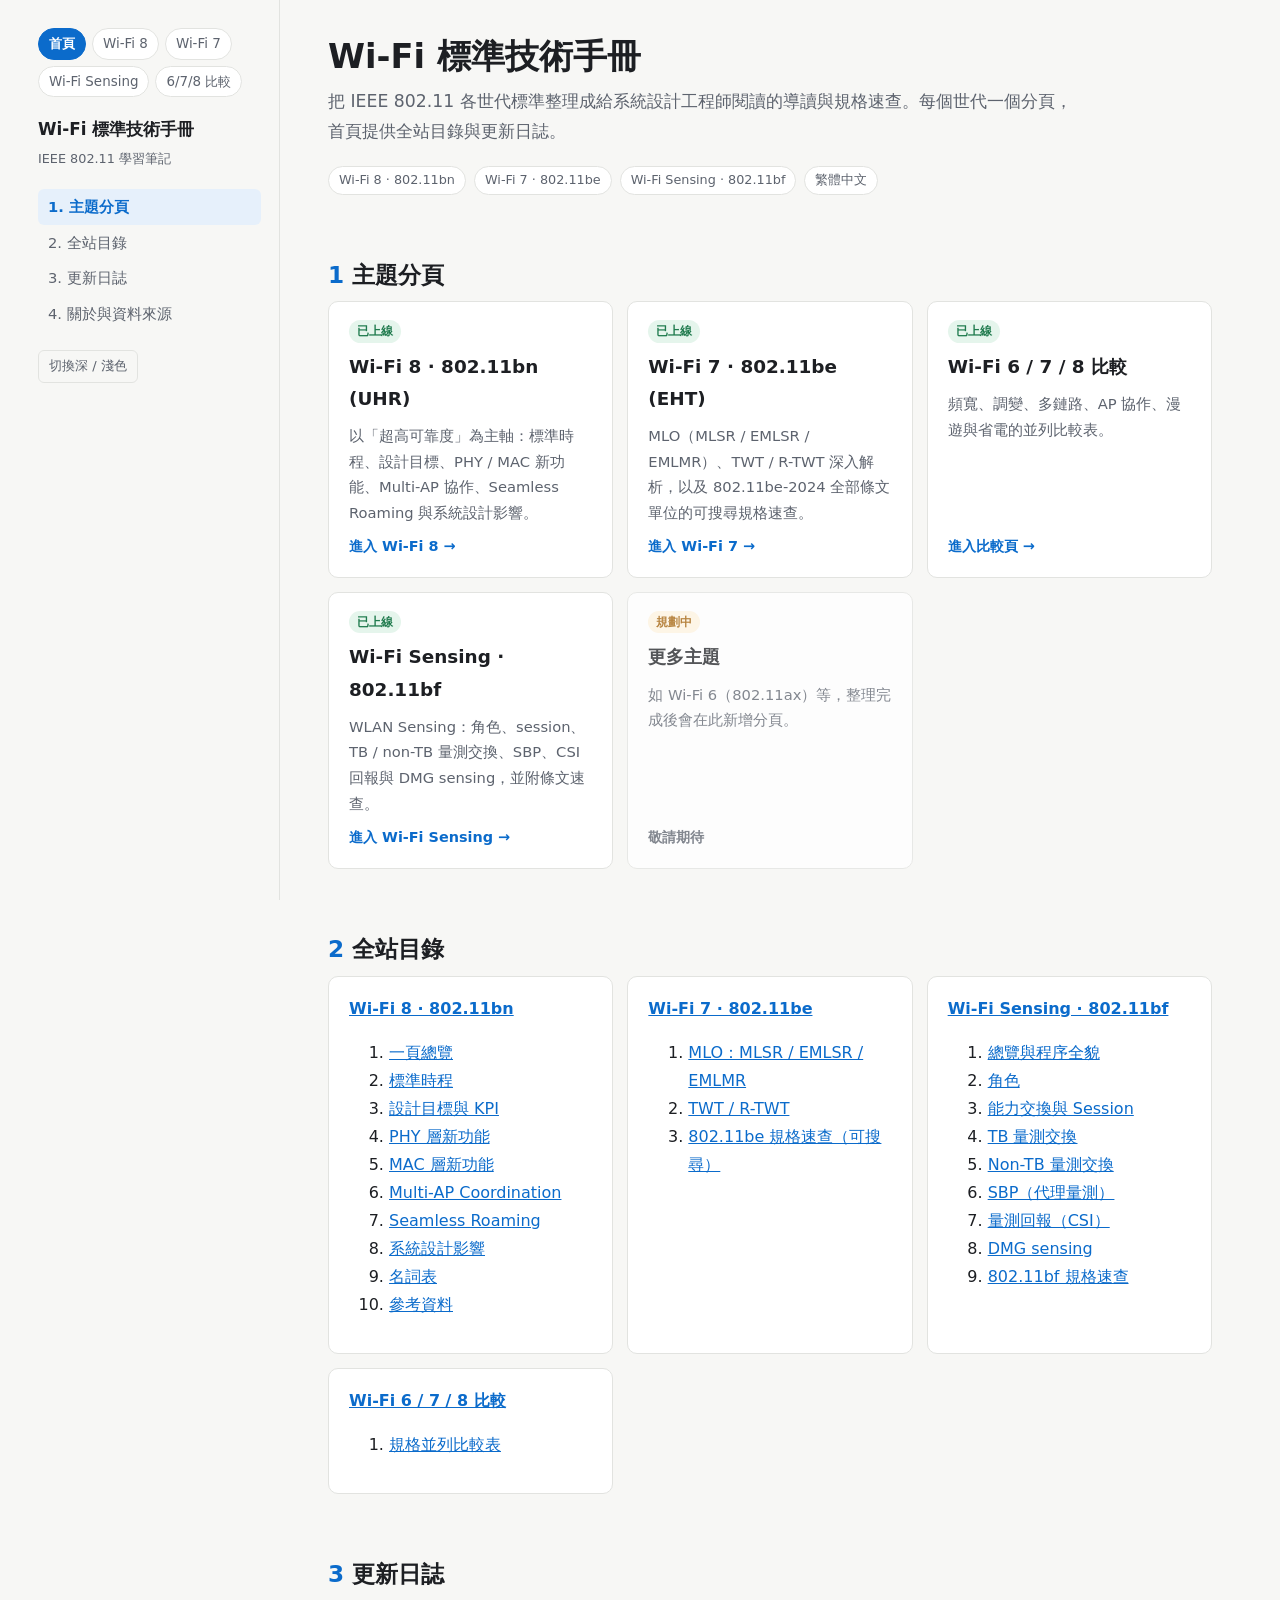
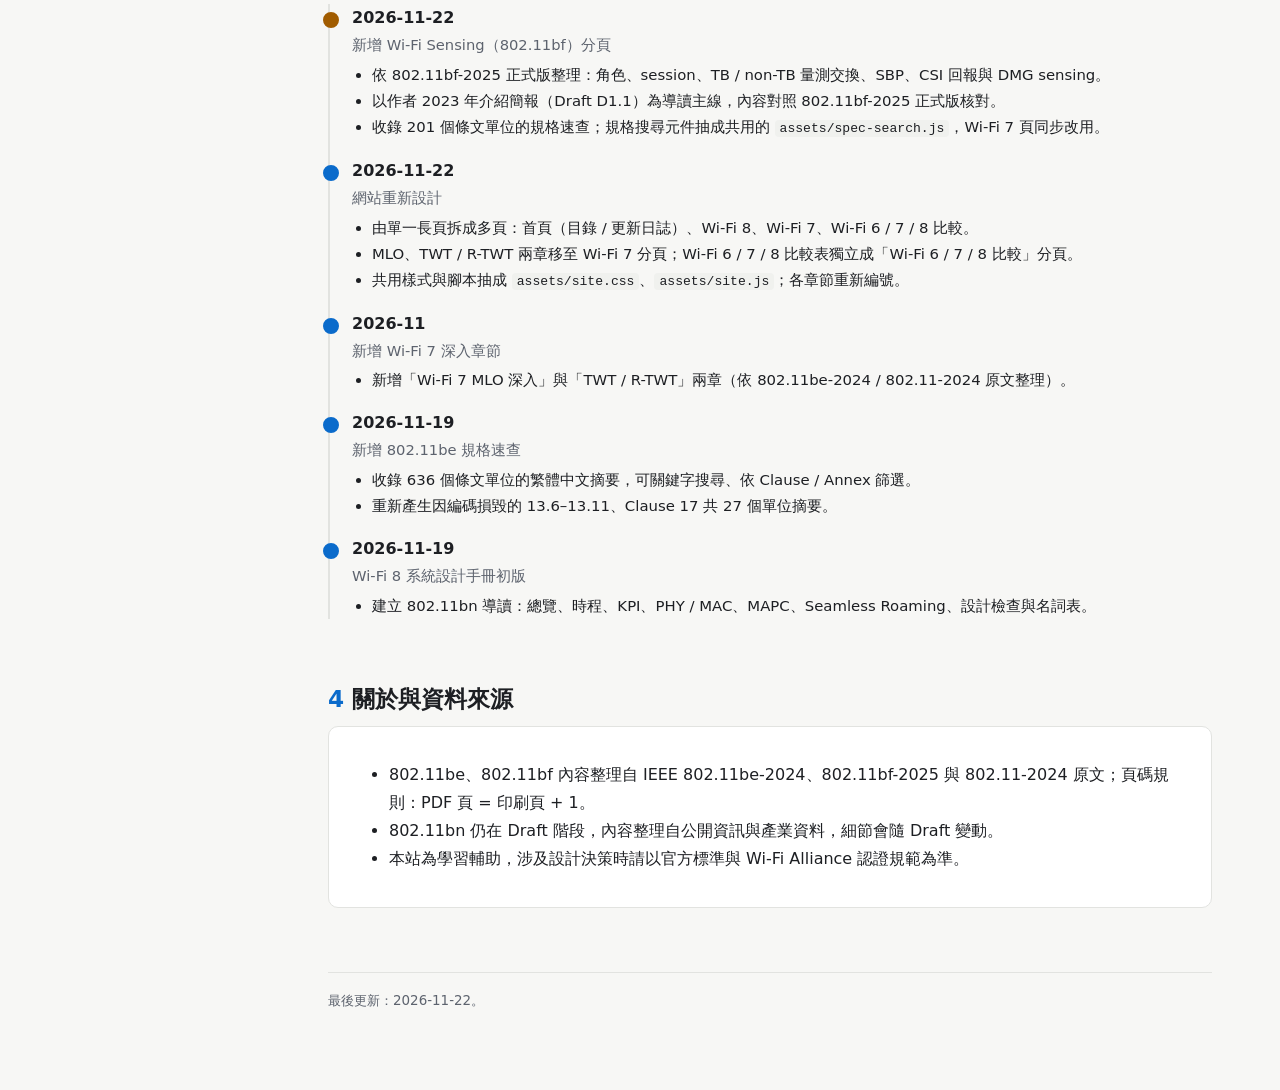
==== index.html @ 0b5a9a31 "Wi-Fi 標準技術手冊：首頁、Wi-Fi 8、Wi-Fi 7、Wi-Fi Sensing、規格比較 Co-Authored-By: Claude Sonnet 5.5 <noreply@anthro" ====
<!doctype html>
<html lang="zh-Hant">
<head>
<meta charset="utf-8">
<meta name="viewport" content="width=device-width, initial-scale=1">
<title>Wi-Fi 標準技術手冊</title>
<meta name="description" content="IEEE 802.11 各世代標準（Wi-Fi 8 / Wi-Fi 7 …）給系統設計工程師的技術導讀與規格速查">
<script>(function(){var t=null;try{t=new URLSearchParams(location.search).get("theme")}catch(e){}if(t!=="dark"&&t!=="light"){try{t=localStorage.getItem("wifi8-theme")}catch(e){}}if(t==="dark"||t==="light")document.documentElement.setAttribute("data-theme",t)})();</script>
<link rel="stylesheet" href="assets/site.css">
</head>
<body>
<div class="layout">
<nav class="toc" id="toc">
  <div class="sitenav"><a href="index.html" class="cur" aria-current="page">首頁</a><a href="wifi8.html">Wi-Fi 8</a><a href="wifi7.html">Wi-Fi 7</a><a href="wifi-sensing.html">Wi-Fi Sensing</a><a href="compare.html">6/7/8 比較</a></div>
  <div class="brand">Wi-Fi 標準技術手冊</div>
  <div class="sub">IEEE 802.11 學習筆記</div>
  <button class="menu-btn" id="menuBtn" aria-expanded="false">目錄</button>
  <ol>
    <li><a href="#topics">1. 主題分頁</a></li>
    <li><a href="#toc-all">2. 全站目錄</a></li>
    <li><a href="#log">3. 更新日誌</a></li>
    <li><a href="#about">4. 關於與資料來源</a></li>
  </ol>
  <button class="theme-btn" id="themeBtn">切換深 / 淺色</button>
</nav>

<main>
<header class="hero">
  <h1>Wi-Fi 標準技術手冊</h1>
  <p class="lead">把 IEEE 802.11 各世代標準整理成給系統設計工程師閱讀的導讀與規格速查。每個世代一個分頁，首頁提供全站目錄與更新日誌。</p>
  <div class="chips">
    <span class="chip">Wi-Fi 8 · 802.11bn</span><span class="chip">Wi-Fi 7 · 802.11be</span><span class="chip">Wi-Fi Sensing · 802.11bf</span><span class="chip">繁體中文</span>
  </div>
</header>

<section id="topics">
  <h2><span class="num">1</span>主題分頁</h2>
  <div class="grid g3">
    <a class="card topic" href="wifi8.html">
      <span class="status">已上線</span>
      <h3>Wi-Fi 8 · 802.11bn (UHR)</h3>
      <p>以「超高可靠度」為主軸：標準時程、設計目標、PHY / MAC 新功能、Multi-AP 協作、Seamless Roaming 與系統設計影響。</p>
      <span class="go">進入 Wi-Fi 8 →</span>
    </a>
    <a class="card topic" href="wifi7.html">
      <span class="status">已上線</span>
      <h3>Wi-Fi 7 · 802.11be (EHT)</h3>
      <p>MLO（MLSR / EMLSR / EMLMR）、TWT / R-TWT 深入解析，以及 802.11be-2024 全部條文單位的可搜尋規格速查。</p>
      <span class="go">進入 Wi-Fi 7 →</span>
    </a>
    <a class="card topic" href="compare.html">
      <span class="status">已上線</span>
      <h3>Wi-Fi 6 / 7 / 8 比較</h3>
      <p>頻寬、調變、多鏈路、AP 協作、漫遊與省電的並列比較表。</p>
      <span class="go">進入比較頁 →</span>
    </a>
    <a class="card topic" href="wifi-sensing.html">
      <span class="status">已上線</span>
      <h3>Wi-Fi Sensing · 802.11bf</h3>
      <p>WLAN Sensing：角色、session、TB / non-TB 量測交換、SBP、CSI 回報與 DMG sensing，並附條文速查。</p>
      <span class="go">進入 Wi-Fi Sensing →</span>
    </a>
    <div class="card topic soon">
      <span class="status wip">規劃中</span>
      <h3>更多主題</h3>
      <p>如 Wi-Fi 6（802.11ax）等，整理完成後會在此新增分頁。</p>
      <span class="go">敬請期待</span>
    </div>
  </div>
</section>

<section id="toc-all">
  <h2><span class="num">2</span>全站目錄</h2>
  <div class="grid g3">
    <div class="card"><b><a href="wifi8.html">Wi-Fi 8 · 802.11bn</a></b>
      <ol>
        <li><a href="wifi8.html#overview">一頁總覽</a></li>
        <li><a href="wifi8.html#timeline">標準時程</a></li>
        <li><a href="wifi8.html#goals">設計目標與 KPI</a></li>
                <li><a href="wifi8.html#phy">PHY 層新功能</a></li>
        <li><a href="wifi8.html#mac">MAC 層新功能</a></li>
        <li><a href="wifi8.html#multiap">Multi-AP Coordination</a></li>
        <li><a href="wifi8.html#mobility">Seamless Roaming</a></li>
        <li><a href="wifi8.html#syseng">系統設計影響</a></li>
        <li><a href="wifi8.html#glossary">名詞表</a></li>
        <li><a href="wifi8.html#refs">參考資料</a></li>
      </ol></div>
    <div class="card"><b><a href="wifi7.html">Wi-Fi 7 · 802.11be</a></b>
      <ol>
        <li><a href="wifi7.html#mlo">MLO：MLSR / EMLSR / EMLMR</a></li>
        <li><a href="wifi7.html#twt">TWT / R-TWT</a></li>
        <li><a href="wifi7.html#spec-be">802.11be 規格速查（可搜尋）</a></li>
      </ol></div>
    <div class="card"><b><a href="wifi-sensing.html">Wi-Fi Sensing · 802.11bf</a></b>
      <ol>
        <li><a href="wifi-sensing.html#overview">總覽與程序全貌</a></li>
        <li><a href="wifi-sensing.html#roles">角色</a></li>
        <li><a href="wifi-sensing.html#session">能力交換與 Session</a></li>
        <li><a href="wifi-sensing.html#tb">TB 量測交換</a></li>
        <li><a href="wifi-sensing.html#nontb">Non-TB 量測交換</a></li>
        <li><a href="wifi-sensing.html#sbp">SBP（代理量測）</a></li>
        <li><a href="wifi-sensing.html#report">量測回報（CSI）</a></li>
        <li><a href="wifi-sensing.html#dmg">DMG sensing</a></li>
        <li><a href="wifi-sensing.html#spec-bf">802.11bf 規格速查</a></li>
      </ol></div>
    <div class="card"><b><a href="compare.html">Wi-Fi 6 / 7 / 8 比較</a></b>
      <ol>
        <li><a href="compare.html#compare">規格並列比較表</a></li>
      </ol></div>
  </div>
</section>

<section id="log">
  <h2><span class="num">3</span>更新日誌</h2>
  <div class="timeline log">
    <div class="ev now"><div class="d">2026-11-22</div>
      <div class="t">新增 Wi-Fi Sensing（802.11bf）分頁</div>
      <ul>
        <li>依 802.11bf-2025 正式版整理：角色、session、TB / non-TB 量測交換、SBP、CSI 回報與 DMG sensing。</li>
        <li>以作者 2023 年介紹簡報（Draft D1.1）為導讀主線，內容對照 802.11bf-2025 正式版核對。</li>
        <li>收錄 201 個條文單位的規格速查；規格搜尋元件抽成共用的 <code>assets/spec-search.js</code>，Wi-Fi 7 頁同步改用。</li>
      </ul></div>
    <div class="ev done"><div class="d">2026-11-22</div>
      <div class="t">網站重新設計</div>
      <ul>
        <li>由單一長頁拆成多頁：首頁（目錄 / 更新日誌）、Wi-Fi 8、Wi-Fi 7、Wi-Fi 6 / 7 / 8 比較。</li>
        <li>MLO、TWT / R-TWT 兩章移至 Wi-Fi 7 分頁；Wi-Fi 6 / 7 / 8 比較表獨立成「Wi-Fi 6 / 7 / 8 比較」分頁。</li>
        <li>共用樣式與腳本抽成 <code>assets/site.css</code>、<code>assets/site.js</code>；各章節重新編號。</li>
      </ul></div>
    <div class="ev done"><div class="d">2026-11</div>
      <div class="t">新增 Wi-Fi 7 深入章節</div>
      <ul>
        <li>新增「Wi-Fi 7 MLO 深入」與「TWT / R-TWT」兩章（依 802.11be-2024 / 802.11-2024 原文整理）。</li>
      </ul></div>
    <div class="ev done"><div class="d">2026-11-19</div>
      <div class="t">新增 802.11be 規格速查</div>
      <ul>
        <li>收錄 636 個條文單位的繁體中文摘要，可關鍵字搜尋、依 Clause / Annex 篩選。</li>
        <li>重新產生因編碼損毀的 13.6–13.11、Clause 17 共 27 個單位摘要。</li>
      </ul></div>
    <div class="ev done"><div class="d">2026-11-19</div>
      <div class="t">Wi-Fi 8 系統設計手冊初版</div>
      <ul>
        <li>建立 802.11bn 導讀：總覽、時程、KPI、PHY / MAC、MAPC、Seamless Roaming、設計檢查與名詞表。</li>
      </ul></div>
  </div>
</section>

<section id="about">
  <h2><span class="num">4</span>關於與資料來源</h2>
  <div class="card">
    <ul>
      <li>802.11be、802.11bf 內容整理自 IEEE 802.11be-2024、802.11bf-2025 與 802.11-2024 原文；頁碼規則：PDF 頁 = 印刷頁 + 1。</li>
      <li>802.11bn 仍在 Draft 階段，內容整理自公開資訊與產業資料，細節會隨 Draft 變動。</li>
      <li>本站為學習輔助，涉及設計決策時請以官方標準與 Wi-Fi Alliance 認證規範為準。</li>
    </ul>
  </div>
</section>

<footer>
  最後更新：2026-11-22。
</footer>
</main>
</div>
<script src="assets/site.js"></script>
</body>
</html>
---- assets/site.css ----
:root{
  --bg:#f7f7f5; --panel:#ffffff; --ink:#1d1f23; --muted:#5d636e; --line:#e2e3e0;
  --accent:#0b6bcb; --accent-soft:#e6f0fb; --warn:#a15c00; --warn-soft:#fff4e0;
  --ok:#1f7a4d; --ok-soft:#e5f5ec; --code:#f0f1ee;
  --c1:#0b6bcb; --c2:#d9480f; --c3:#2b8a3e; --c4:#7048e8;
}
@media (prefers-color-scheme: dark){
  :root:not([data-theme="light"]){
    --bg:#121417; --panel:#1a1d21; --ink:#e7e9ec; --muted:#9aa1ab; --line:#2c3138;
    --accent:#5aa9f0; --accent-soft:#16283b; --warn:#f0b35a; --warn-soft:#33270f;
    --ok:#5fcf93; --ok-soft:#12291d; --code:#22262c;
    --c1:#5aa9f0; --c2:#ff8a5c; --c3:#69d18a; --c4:#a993ff;
  }
}
:root[data-theme="dark"]{
  --bg:#121417; --panel:#1a1d21; --ink:#e7e9ec; --muted:#9aa1ab; --line:#2c3138;
  --accent:#5aa9f0; --accent-soft:#16283b; --warn:#f0b35a; --warn-soft:#33270f;
  --ok:#5fcf93; --ok-soft:#12291d; --code:#22262c;
  --c1:#5aa9f0; --c2:#ff8a5c; --c3:#69d18a; --c4:#a993ff;
}
*{box-sizing:border-box}
html{scroll-behavior:smooth;scroll-padding-top:16px}
body{margin:0;background:var(--bg);color:var(--ink);
  font:16px/1.75 "Noto Sans TC","Microsoft JhengHei","PingFang TC",system-ui,sans-serif}
a{color:var(--accent)}
code,.mono{font-family:"Cascadia Code",Consolas,ui-monospace,monospace;font-size:.88em}
code{background:var(--code);padding:1px 5px;border-radius:4px}
.layout{display:grid;grid-template-columns:260px minmax(0,1fr);max-width:1240px;margin:0 auto}
nav.toc{position:sticky;top:0;height:100vh;overflow:auto;padding:28px 18px;border-right:1px solid var(--line)}
nav.toc .brand{font-weight:700;font-size:1.05rem;margin-bottom:4px}
nav.toc .sub{color:var(--muted);font-size:.8rem;margin-bottom:18px}
nav.toc ol{list-style:none;margin:0;padding:0;counter-reset:s}
nav.toc li a{display:block;padding:5px 10px;border-radius:6px;color:var(--muted);text-decoration:none;font-size:.92rem}
nav.toc li a:hover{background:var(--accent-soft);color:var(--ink)}
nav.toc li a.active{background:var(--accent-soft);color:var(--accent);font-weight:600}
.theme-btn{margin-top:18px;font:inherit;font-size:.82rem;background:none;border:1px solid var(--line);color:var(--muted);border-radius:6px;padding:4px 10px;cursor:pointer}
main{padding:36px 48px 80px;min-width:0}
header.hero h1{font-size:2.1rem;line-height:1.25;margin:0 0 8px}
header.hero p.lead{color:var(--muted);font-size:1.08rem;margin:0 0 20px;max-width:760px}
.chips{display:flex;flex-wrap:wrap;gap:8px}
.chip{font-size:.8rem;border:1px solid var(--line);background:var(--panel);border-radius:999px;padding:2px 10px;color:var(--muted)}
section{margin-top:56px}
h2{font-size:1.45rem;margin:0 0 6px;padding-top:4px}
h2 .num{color:var(--accent);margin-right:8px;font-variant-numeric:tabular-nums}
h3{font-size:1.1rem;margin:28px 0 6px}
p.intro{color:var(--muted);margin-top:0}
.card{background:var(--panel);border:1px solid var(--line);border-radius:10px;padding:18px 20px}
.grid{display:grid;gap:14px}
.g2{grid-template-columns:repeat(2,minmax(0,1fr))}
.g3{grid-template-columns:repeat(3,minmax(0,1fr))}
.g4{grid-template-columns:repeat(4,minmax(0,1fr))}
.kpi .v{font-size:1.9rem;font-weight:700;color:var(--accent);line-height:1.2}
.kpi .l{font-size:.88rem;color:var(--muted)}
.note{border-left:4px solid var(--warn);background:var(--warn-soft);padding:10px 14px;border-radius:0 8px 8px 0;margin:16px 0;font-size:.94rem}
.tip{border-left:4px solid var(--ok);background:var(--ok-soft);padding:10px 14px;border-radius:0 8px 8px 0;margin:16px 0;font-size:.94rem}
.tbl-wrap{overflow-x:auto;border:1px solid var(--line);border-radius:10px;background:var(--panel)}
table{border-collapse:collapse;width:100%;font-size:.92rem}
th,td{padding:9px 12px;border-bottom:1px solid var(--line);text-align:left;vertical-align:top}
th{background:var(--code);font-weight:600;white-space:nowrap}
tr:last-child td{border-bottom:none}
td.hl{color:var(--accent);font-weight:600}
.feat{display:flex;flex-direction:column;gap:6px}
.feat h4{margin:0;font-size:1rem}
.feat .tag{align-self:flex-start;font-size:.72rem;padding:1px 8px;border-radius:999px;background:var(--accent-soft);color:var(--accent);font-weight:600}
.feat p{margin:0;font-size:.92rem}
.feat .sys{font-size:.86rem;color:var(--muted);border-top:1px dashed var(--line);padding-top:6px;margin-top:4px}
.feat .sys b{color:var(--ink)}
figure{margin:18px 0}
figure svg{width:100%;height:auto;display:block}
figcaption{font-size:.84rem;color:var(--muted);margin-top:6px}
svg text{fill:var(--ink);font-family:inherit}
svg .muted{fill:var(--muted)}
.timeline{position:relative;margin:10px 0 0;padding-left:22px;border-left:2px solid var(--line)}
.timeline .ev{position:relative;margin-bottom:16px}
.timeline .ev::before{content:"";position:absolute;left:-29px;top:8px;width:12px;height:12px;border-radius:50%;background:var(--panel);border:2px solid var(--accent)}
.timeline .ev.done::before{background:var(--accent)}
.timeline .ev.now::before{background:var(--warn);border-color:var(--warn)}
.timeline .d{font-weight:700;font-variant-numeric:tabular-nums}
.timeline .t{color:var(--muted);font-size:.92rem}
details{background:var(--panel);border:1px solid var(--line);border-radius:10px;padding:10px 16px;margin:10px 0}
details summary{cursor:pointer;font-weight:600}
details[open] summary{margin-bottom:8px}
.search{width:100%;font:inherit;padding:8px 12px;border:1px solid var(--line);border-radius:8px;background:var(--panel);color:var(--ink);margin-bottom:12px}
dl.gloss{margin:0}
dl.gloss div{display:grid;grid-template-columns:150px 1fr;gap:12px;padding:8px 0;border-bottom:1px solid var(--line)}
dl.gloss dt{font-weight:700;font-family:"Cascadia Code",Consolas,monospace;font-size:.9rem}
dl.gloss dd{margin:0;font-size:.93rem}
footer{margin-top:64px;color:var(--muted);font-size:.84rem;border-top:1px solid var(--line);padding-top:16px}
.menu-btn{display:none}
@media (max-width:900px){
  .layout{grid-template-columns:1fr}
  nav.toc{position:static;height:auto;border-right:none;border-bottom:1px solid var(--line);padding:16px}
  nav.toc ol{display:none}
  nav.toc.open ol{display:block}
  .menu-btn{display:inline-block;font:inherit;font-size:.85rem;background:var(--panel);border:1px solid var(--line);color:var(--ink);border-radius:6px;padding:4px 10px;margin-right:8px}
  main{padding:24px 16px 60px}
  .g3,.g4{grid-template-columns:repeat(2,minmax(0,1fr))}
  .g2{grid-template-columns:1fr}
  header.hero h1{font-size:1.6rem}
  dl.gloss div{grid-template-columns:1fr;gap:2px}
}
@media (max-width:520px){ .g3,.g4{grid-template-columns:1fr} }

.spec-ctl{display:flex;flex-wrap:wrap;gap:10px;margin-bottom:10px}
.spec-ctl .search{flex:1 1 260px;margin:0}
.spec-ctl select{font:inherit;padding:8px 10px;border:1px solid var(--line);border-radius:8px;background:var(--panel);color:var(--ink);max-width:100%}
.spec-meta{color:var(--muted);font-size:.86rem;margin:4px 0 10px}
.spec-item summary .sid{font-family:"Cascadia Code",Consolas,monospace;color:var(--accent);margin-right:8px}
.spec-item summary .pg{float:right;color:var(--muted);font-weight:400;font-size:.8rem;margin-left:10px}
.spec-item .pts{margin:6px 0 8px;padding-left:20px;font-size:.92rem}
.spec-item .fig{font-size:.84rem;color:var(--muted)}
.spec-item .kws{display:flex;flex-wrap:wrap;gap:6px;margin-top:8px}
.spec-more{font:inherit;background:var(--accent-soft);color:var(--accent);border:1px solid var(--line);border-radius:8px;padding:6px 14px;cursor:pointer;margin-top:6px}

/* ---- site-level ---- */
.sitenav{display:flex;flex-wrap:wrap;gap:6px;margin:0 0 18px}
.sitenav a{font-size:.84rem;padding:3px 10px;border:1px solid var(--line);border-radius:999px;text-decoration:none;color:var(--muted);background:var(--panel)}
.sitenav a:hover{color:var(--ink);background:var(--accent-soft)}
.sitenav a.cur{background:var(--accent);border-color:var(--accent);color:#fff;font-weight:600}
.topic{display:flex;flex-direction:column;gap:8px;text-decoration:none;color:inherit}
.topic:hover{border-color:var(--accent)}
.topic h3{margin:0;font-size:1.15rem}
.topic p{margin:0;color:var(--muted);font-size:.92rem}
.topic .go{margin-top:auto;color:var(--accent);font-weight:600;font-size:.9rem}
.topic.soon{opacity:.75}
.topic.soon .go{color:var(--muted)}
.status{align-self:flex-start;font-size:.72rem;padding:1px 8px;border-radius:999px;font-weight:600;background:var(--ok-soft);color:var(--ok)}
.status.wip{background:var(--warn-soft);color:var(--warn)}
.log ul{margin:4px 0 0;padding-left:20px;font-size:.93rem}
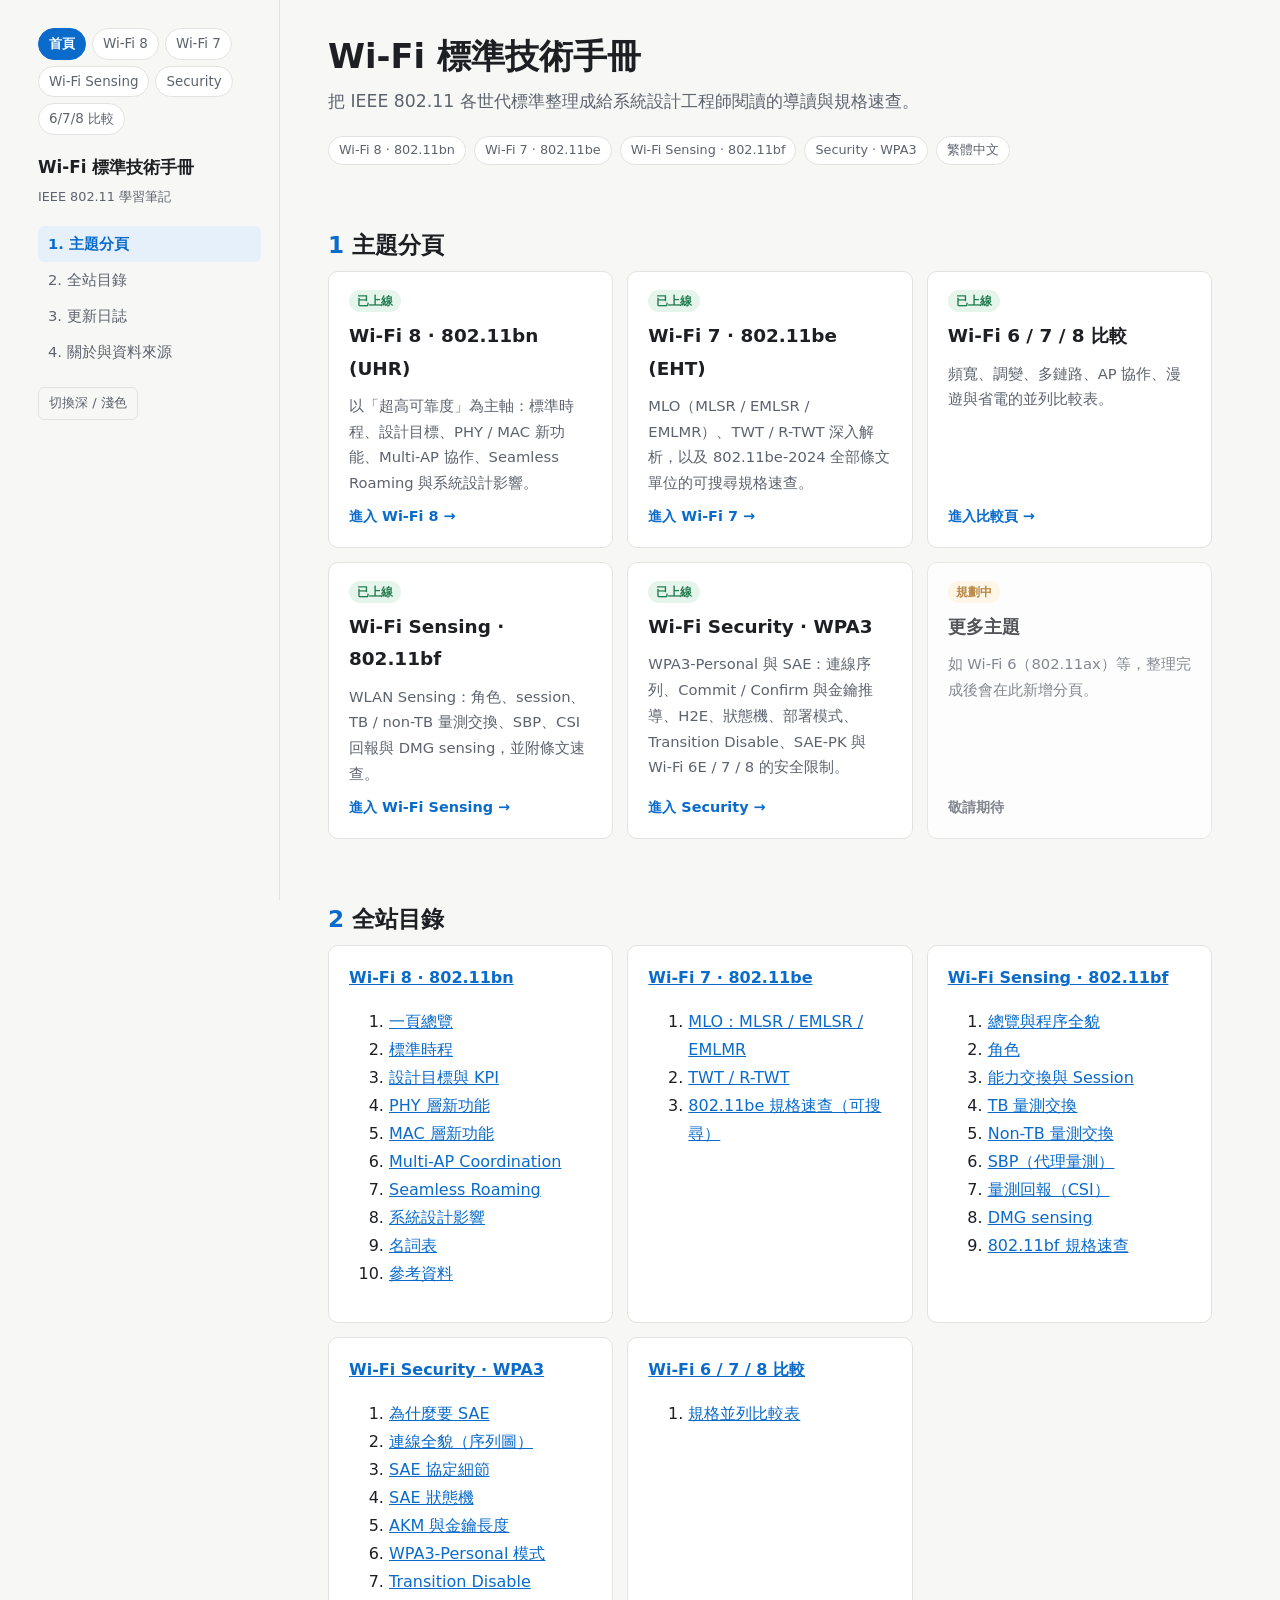
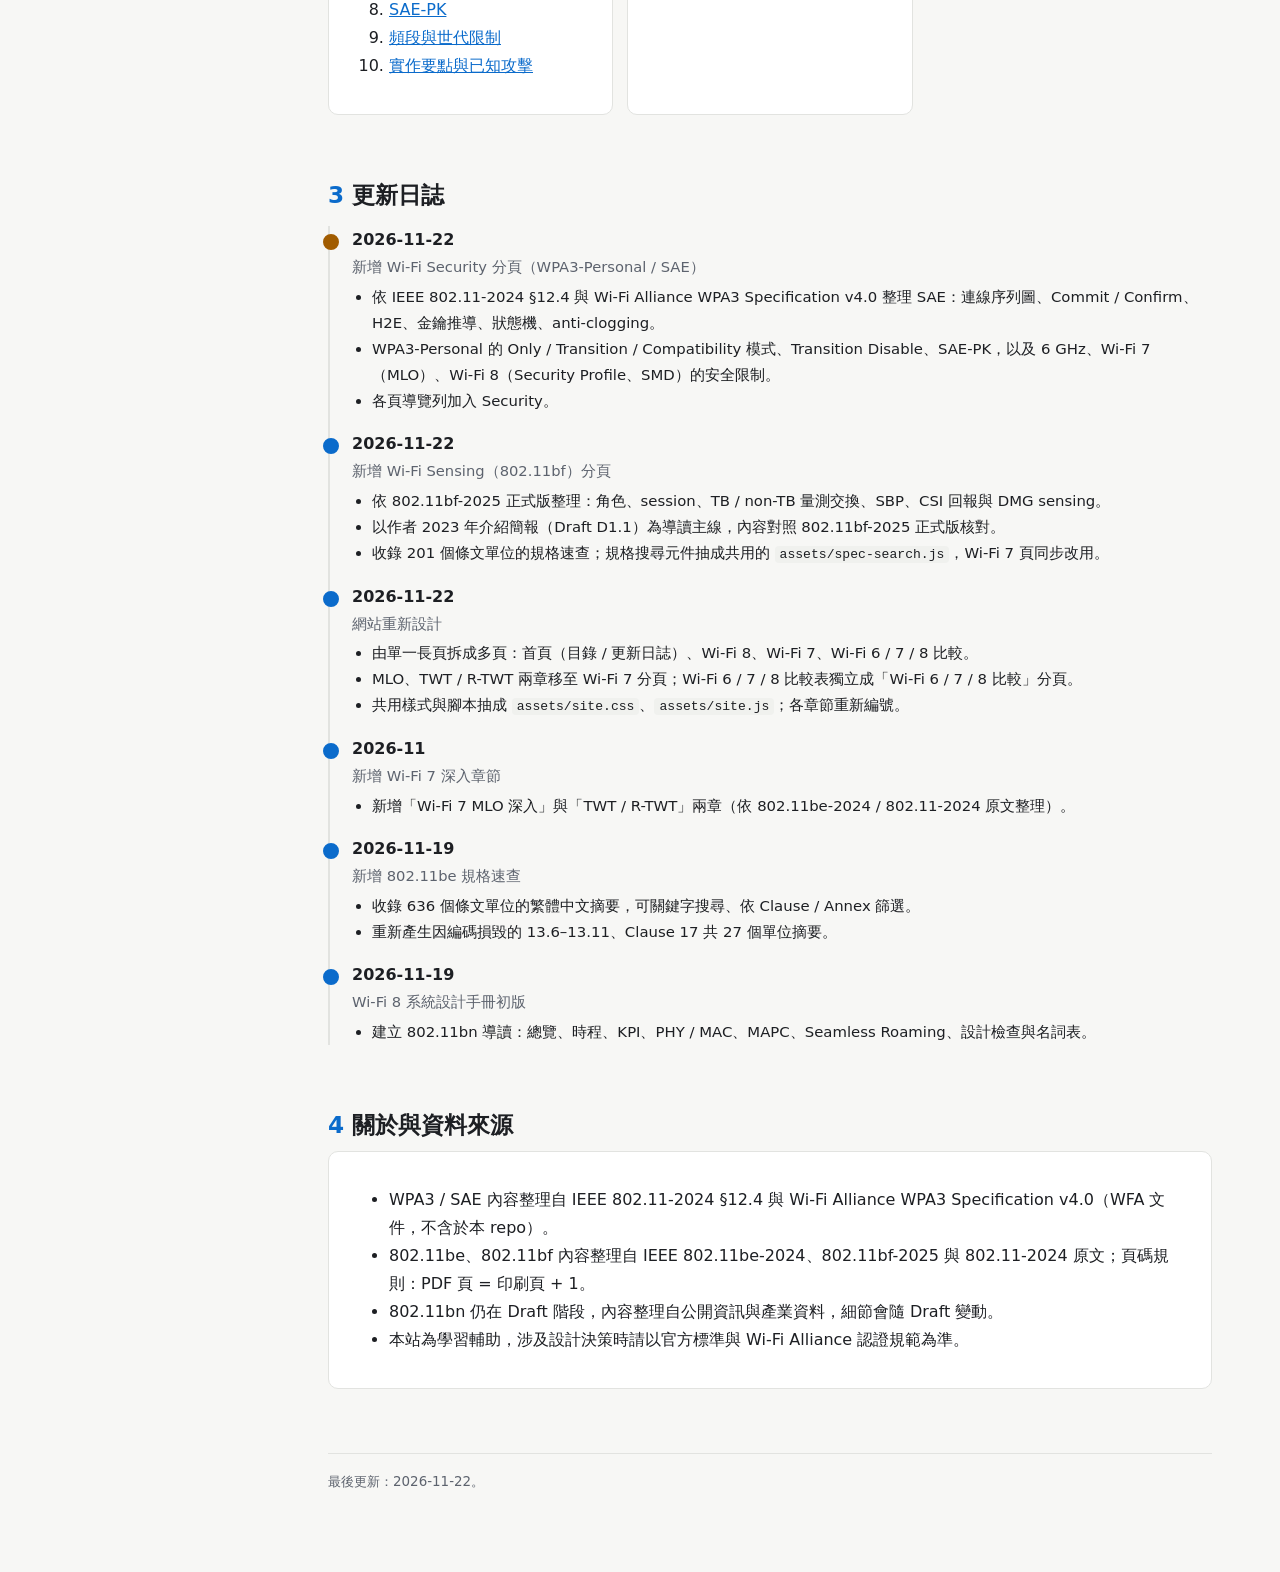
==== commit cfd37b66: "新增 Wi-Fi Security 分頁（WPA3-Personal / SAE）；同步各頁更新 Co-Authored-By: Claude Opus 5.5 <noreply@anthropic." ====
--- a/index.html
+++ b/index.html
@@ -4,14 +4,14 @@
 <meta charset="utf-8">
 <meta name="viewport" content="width=device-width, initial-scale=1">
 <title>Wi-Fi 標準技術手冊</title>
-<meta name="description" content="IEEE 802.11 各世代標準（Wi-Fi 8 / Wi-Fi 7 …）給系統設計工程師的技術導讀與規格速查">
+<meta name="description" content="IEEE 802.11 各世代標準（Wi-Fi 8 / Wi-Fi 7 …）給系統設計工程師的技術導讀">
 <script>(function(){var t=null;try{t=new URLSearchParams(location.search).get("theme")}catch(e){}if(t!=="dark"&&t!=="light"){try{t=localStorage.getItem("wifi8-theme")}catch(e){}}if(t==="dark"||t==="light")document.documentElement.setAttribute("data-theme",t)})();</script>
 <link rel="stylesheet" href="assets/site.css">
 </head>
 <body>
 <div class="layout">
 <nav class="toc" id="toc">
-  <div class="sitenav"><a href="index.html" class="cur" aria-current="page">首頁</a><a href="wifi8.html">Wi-Fi 8</a><a href="wifi7.html">Wi-Fi 7</a><a href="wifi-sensing.html">Wi-Fi Sensing</a><a href="compare.html">6/7/8 比較</a></div>
+  <div class="sitenav"><a href="index.html" class="cur" aria-current="page">首頁</a><a href="wifi8.html">Wi-Fi 8</a><a href="wifi7.html">Wi-Fi 7</a><a href="wifi-sensing.html">Wi-Fi Sensing</a><a href="security.html">Security</a><a href="compare.html">6/7/8 比較</a></div>
   <div class="brand">Wi-Fi 標準技術手冊</div>
   <div class="sub">IEEE 802.11 學習筆記</div>
   <button class="menu-btn" id="menuBtn" aria-expanded="false">目錄</button>
@@ -27,9 +27,9 @@
 <main>
 <header class="hero">
   <h1>Wi-Fi 標準技術手冊</h1>
-  <p class="lead">把 IEEE 802.11 各世代標準整理成給系統設計工程師閱讀的導讀與規格速查。每個世代一個分頁，首頁提供全站目錄與更新日誌。</p>
+  <p class="lead">把 IEEE 802.11 各世代標準整理成給系統設計工程師閱讀的導讀與規格速查。</p>
   <div class="chips">
-    <span class="chip">Wi-Fi 8 · 802.11bn</span><span class="chip">Wi-Fi 7 · 802.11be</span><span class="chip">Wi-Fi Sensing · 802.11bf</span><span class="chip">繁體中文</span>
+    <span class="chip">Wi-Fi 8 · 802.11bn</span><span class="chip">Wi-Fi 7 · 802.11be</span><span class="chip">Wi-Fi Sensing · 802.11bf</span><span class="chip">Security · WPA3</span><span class="chip">繁體中文</span>
   </div>
 </header>
 
@@ -59,6 +59,12 @@
       <h3>Wi-Fi Sensing · 802.11bf</h3>
       <p>WLAN Sensing：角色、session、TB / non-TB 量測交換、SBP、CSI 回報與 DMG sensing，並附條文速查。</p>
       <span class="go">進入 Wi-Fi Sensing →</span>
+    </a>
+    <a class="card topic" href="security.html">
+      <span class="status">已上線</span>
+      <h3>Wi-Fi Security · WPA3</h3>
+      <p>WPA3-Personal 與 SAE：連線序列、Commit / Confirm 與金鑰推導、H2E、狀態機、部署模式、Transition Disable、SAE-PK 與 Wi-Fi 6E / 7 / 8 的安全限制。</p>
+      <span class="go">進入 Security →</span>
     </a>
     <div class="card topic soon">
       <span class="status wip">規劃中</span>
@@ -103,6 +109,19 @@
         <li><a href="wifi-sensing.html#dmg">DMG sensing</a></li>
         <li><a href="wifi-sensing.html#spec-bf">802.11bf 規格速查</a></li>
       </ol></div>
+    <div class="card"><b><a href="security.html">Wi-Fi Security · WPA3</a></b>
+      <ol>
+        <li><a href="security.html#why">為什麼要 SAE</a></li>
+        <li><a href="security.html#flow">連線全貌（序列圖）</a></li>
+        <li><a href="security.html#sae">SAE 協定細節</a></li>
+        <li><a href="security.html#fsm">SAE 狀態機</a></li>
+        <li><a href="security.html#akm">AKM 與金鑰長度</a></li>
+        <li><a href="security.html#modes">WPA3-Personal 模式</a></li>
+        <li><a href="security.html#trdisable">Transition Disable</a></li>
+        <li><a href="security.html#saepk">SAE-PK</a></li>
+        <li><a href="security.html#gen">頻段與世代限制</a></li>
+        <li><a href="security.html#impl">實作要點與已知攻擊</a></li>
+      </ol></div>
     <div class="card"><b><a href="compare.html">Wi-Fi 6 / 7 / 8 比較</a></b>
       <ol>
         <li><a href="compare.html#compare">規格並列比較表</a></li>
@@ -114,6 +133,13 @@
   <h2><span class="num">3</span>更新日誌</h2>
   <div class="timeline log">
     <div class="ev now"><div class="d">2026-11-22</div>
+      <div class="t">新增 Wi-Fi Security 分頁（WPA3-Personal / SAE）</div>
+      <ul>
+        <li>依 IEEE 802.11-2024 §12.4 與 Wi-Fi Alliance WPA3 Specification v4.0 整理 SAE：連線序列圖、Commit / Confirm、H2E、金鑰推導、狀態機、anti-clogging。</li>
+        <li>WPA3-Personal 的 Only / Transition / Compatibility 模式、Transition Disable、SAE-PK，以及 6 GHz、Wi-Fi 7（MLO）、Wi-Fi 8（Security Profile、SMD）的安全限制。</li>
+        <li>各頁導覽列加入 Security。</li>
+      </ul></div>
+    <div class="ev done"><div class="d">2026-11-22</div>
       <div class="t">新增 Wi-Fi Sensing（802.11bf）分頁</div>
       <ul>
         <li>依 802.11bf-2025 正式版整理：角色、session、TB / non-TB 量測交換、SBP、CSI 回報與 DMG sensing。</li>
@@ -150,6 +176,7 @@
   <h2><span class="num">4</span>關於與資料來源</h2>
   <div class="card">
     <ul>
+      <li>WPA3 / SAE 內容整理自 IEEE 802.11-2024 §12.4 與 Wi-Fi Alliance WPA3 Specification v4.0（WFA 文件，不含於本 repo）。</li>
       <li>802.11be、802.11bf 內容整理自 IEEE 802.11be-2024、802.11bf-2025 與 802.11-2024 原文；頁碼規則：PDF 頁 = 印刷頁 + 1。</li>
       <li>802.11bn 仍在 Draft 階段，內容整理自公開資訊與產業資料，細節會隨 Draft 變動。</li>
       <li>本站為學習輔助，涉及設計決策時請以官方標準與 Wi-Fi Alliance 認證規範為準。</li>
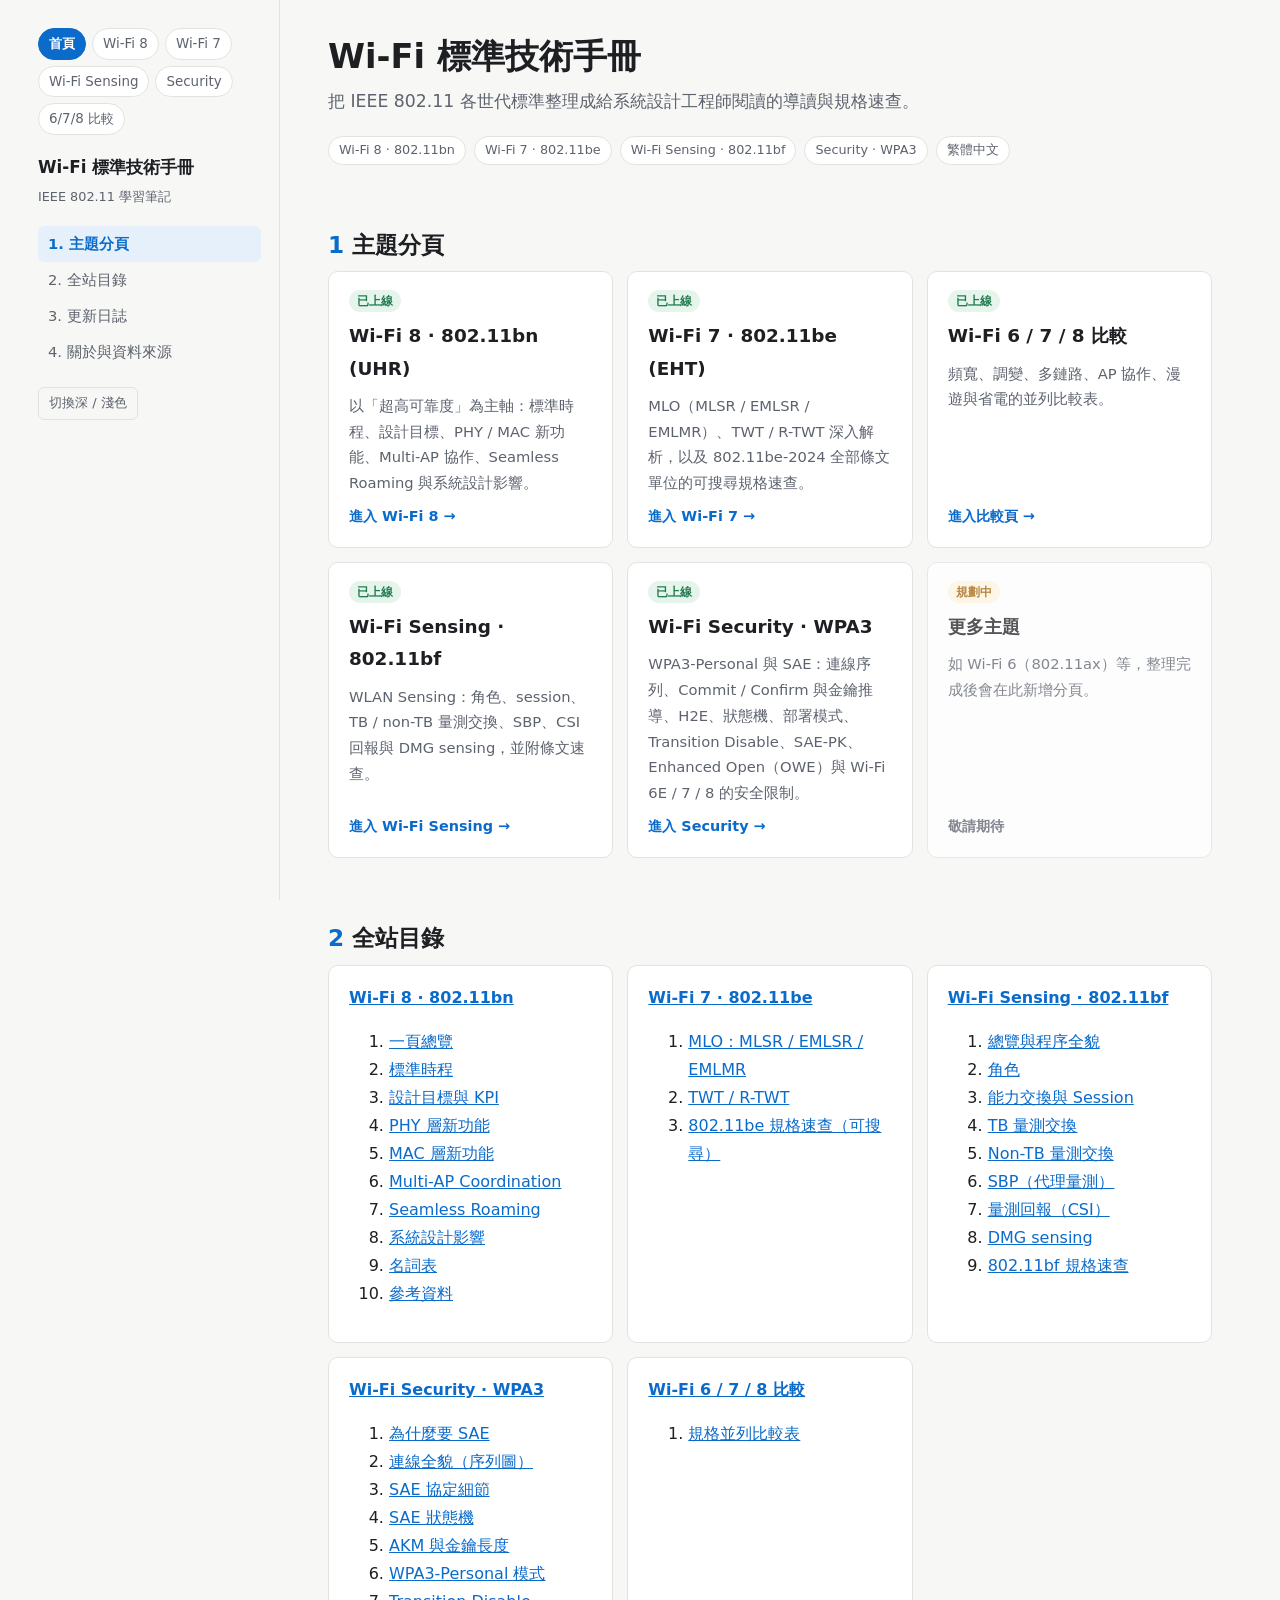
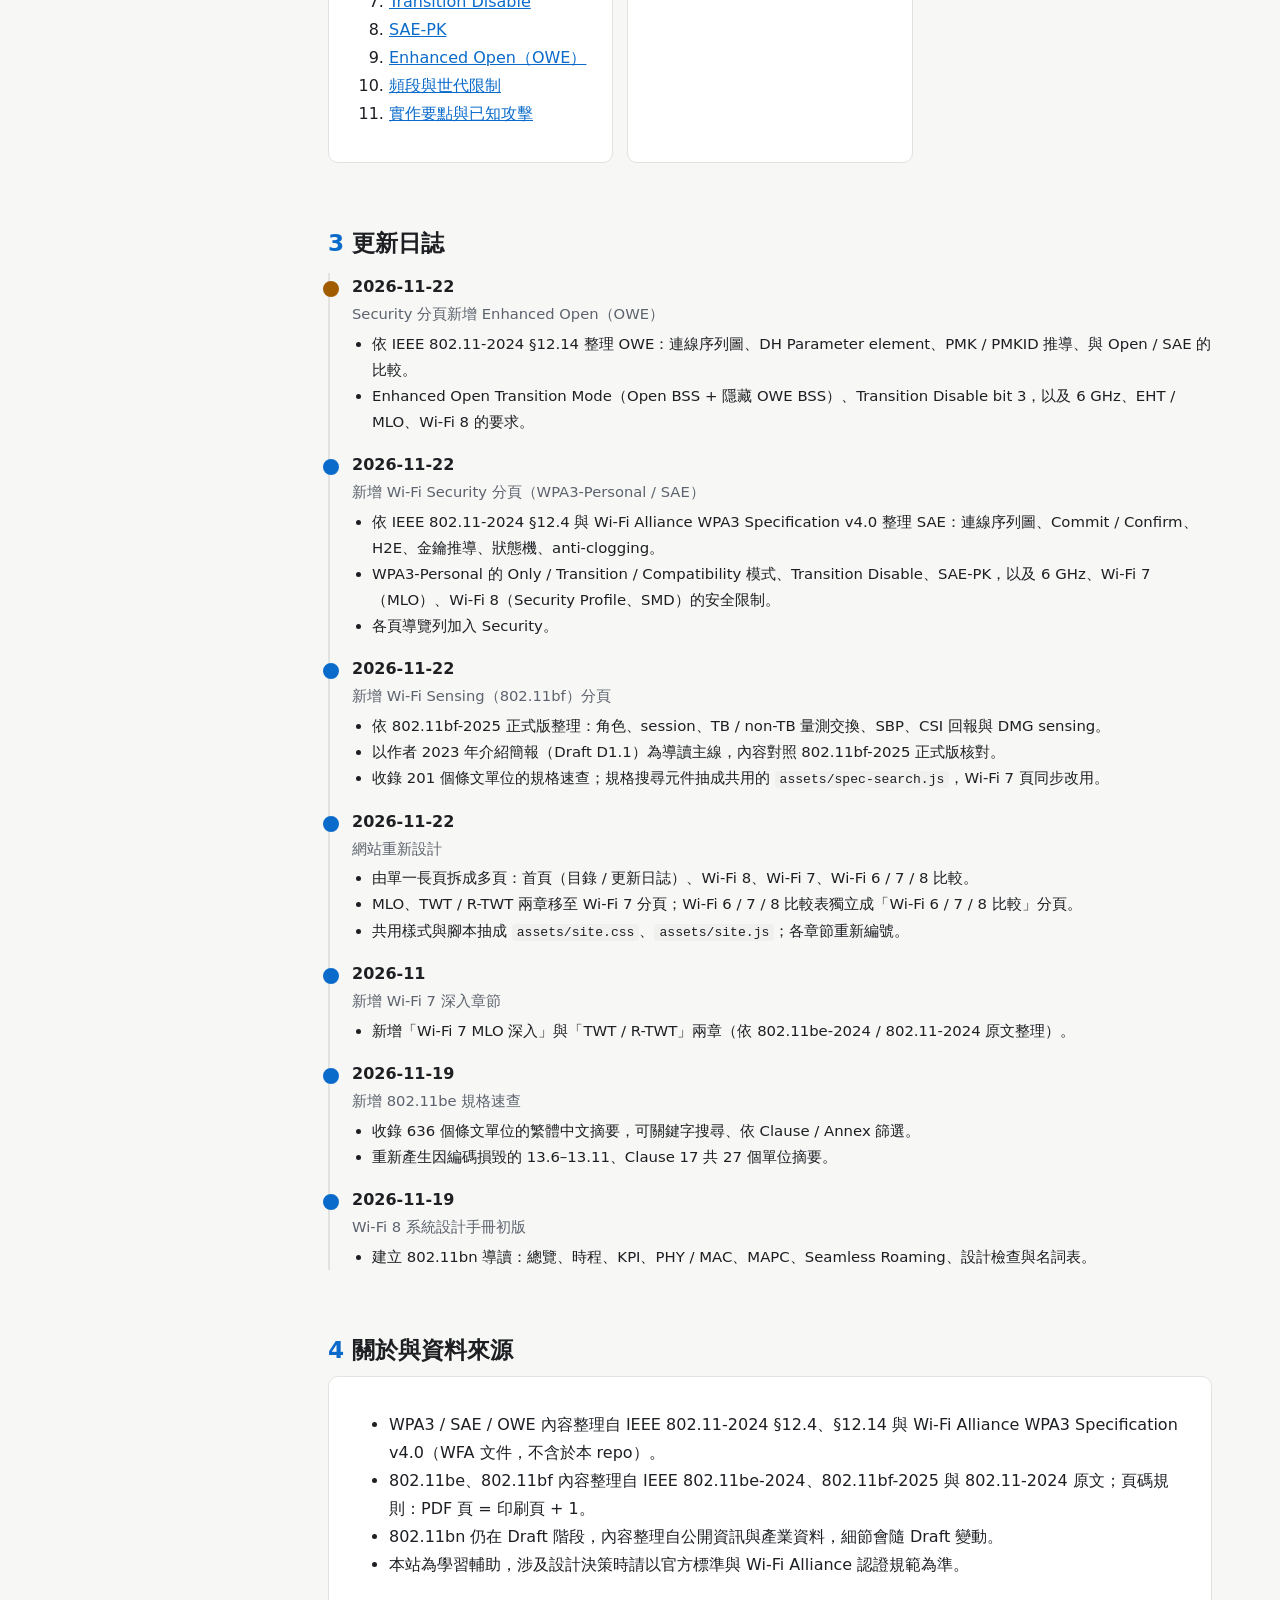
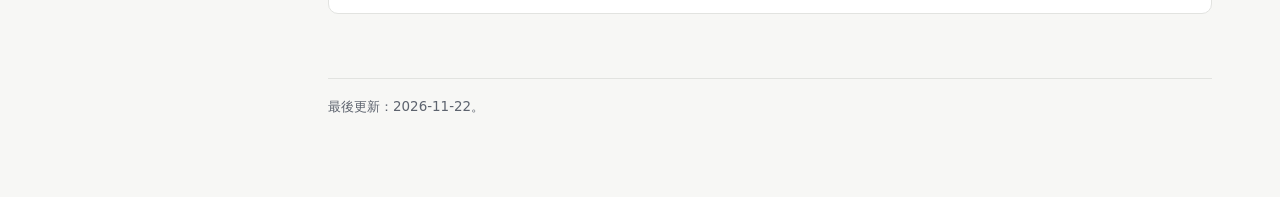
==== commit c8dfc8c2: "Security 分頁新增 Enhanced Open（OWE） Co-Authored-By: Claude Opus 5.5 <noreply@anthropic.com>" ====
--- a/index.html
+++ b/index.html
@@ -63,7 +63,7 @@
     <a class="card topic" href="security.html">
       <span class="status">已上線</span>
       <h3>Wi-Fi Security · WPA3</h3>
-      <p>WPA3-Personal 與 SAE：連線序列、Commit / Confirm 與金鑰推導、H2E、狀態機、部署模式、Transition Disable、SAE-PK 與 Wi-Fi 6E / 7 / 8 的安全限制。</p>
+      <p>WPA3-Personal 與 SAE：連線序列、Commit / Confirm 與金鑰推導、H2E、狀態機、部署模式、Transition Disable、SAE-PK、Enhanced Open（OWE）與 Wi-Fi 6E / 7 / 8 的安全限制。</p>
       <span class="go">進入 Security →</span>
     </a>
     <div class="card topic soon">
@@ -119,6 +119,7 @@
         <li><a href="security.html#modes">WPA3-Personal 模式</a></li>
         <li><a href="security.html#trdisable">Transition Disable</a></li>
         <li><a href="security.html#saepk">SAE-PK</a></li>
+        <li><a href="security.html#owe">Enhanced Open（OWE）</a></li>
         <li><a href="security.html#gen">頻段與世代限制</a></li>
         <li><a href="security.html#impl">實作要點與已知攻擊</a></li>
       </ol></div>
@@ -133,6 +134,12 @@
   <h2><span class="num">3</span>更新日誌</h2>
   <div class="timeline log">
     <div class="ev now"><div class="d">2026-11-22</div>
+      <div class="t">Security 分頁新增 Enhanced Open（OWE）</div>
+      <ul>
+        <li>依 IEEE 802.11-2024 §12.14 整理 OWE：連線序列圖、DH Parameter element、PMK / PMKID 推導、與 Open / SAE 的比較。</li>
+        <li>Enhanced Open Transition Mode（Open BSS + 隱藏 OWE BSS）、Transition Disable bit 3，以及 6 GHz、EHT / MLO、Wi-Fi 8 的要求。</li>
+      </ul></div>
+    <div class="ev done"><div class="d">2026-11-22</div>
       <div class="t">新增 Wi-Fi Security 分頁（WPA3-Personal / SAE）</div>
       <ul>
         <li>依 IEEE 802.11-2024 §12.4 與 Wi-Fi Alliance WPA3 Specification v4.0 整理 SAE：連線序列圖、Commit / Confirm、H2E、金鑰推導、狀態機、anti-clogging。</li>
@@ -176,7 +183,7 @@
   <h2><span class="num">4</span>關於與資料來源</h2>
   <div class="card">
     <ul>
-      <li>WPA3 / SAE 內容整理自 IEEE 802.11-2024 §12.4 與 Wi-Fi Alliance WPA3 Specification v4.0（WFA 文件，不含於本 repo）。</li>
+      <li>WPA3 / SAE / OWE 內容整理自 IEEE 802.11-2024 §12.4、§12.14 與 Wi-Fi Alliance WPA3 Specification v4.0（WFA 文件，不含於本 repo）。</li>
       <li>802.11be、802.11bf 內容整理自 IEEE 802.11be-2024、802.11bf-2025 與 802.11-2024 原文；頁碼規則：PDF 頁 = 印刷頁 + 1。</li>
       <li>802.11bn 仍在 Draft 階段，內容整理自公開資訊與產業資料，細節會隨 Draft 變動。</li>
       <li>本站為學習輔助，涉及設計決策時請以官方標準與 Wi-Fi Alliance 認證規範為準。</li>
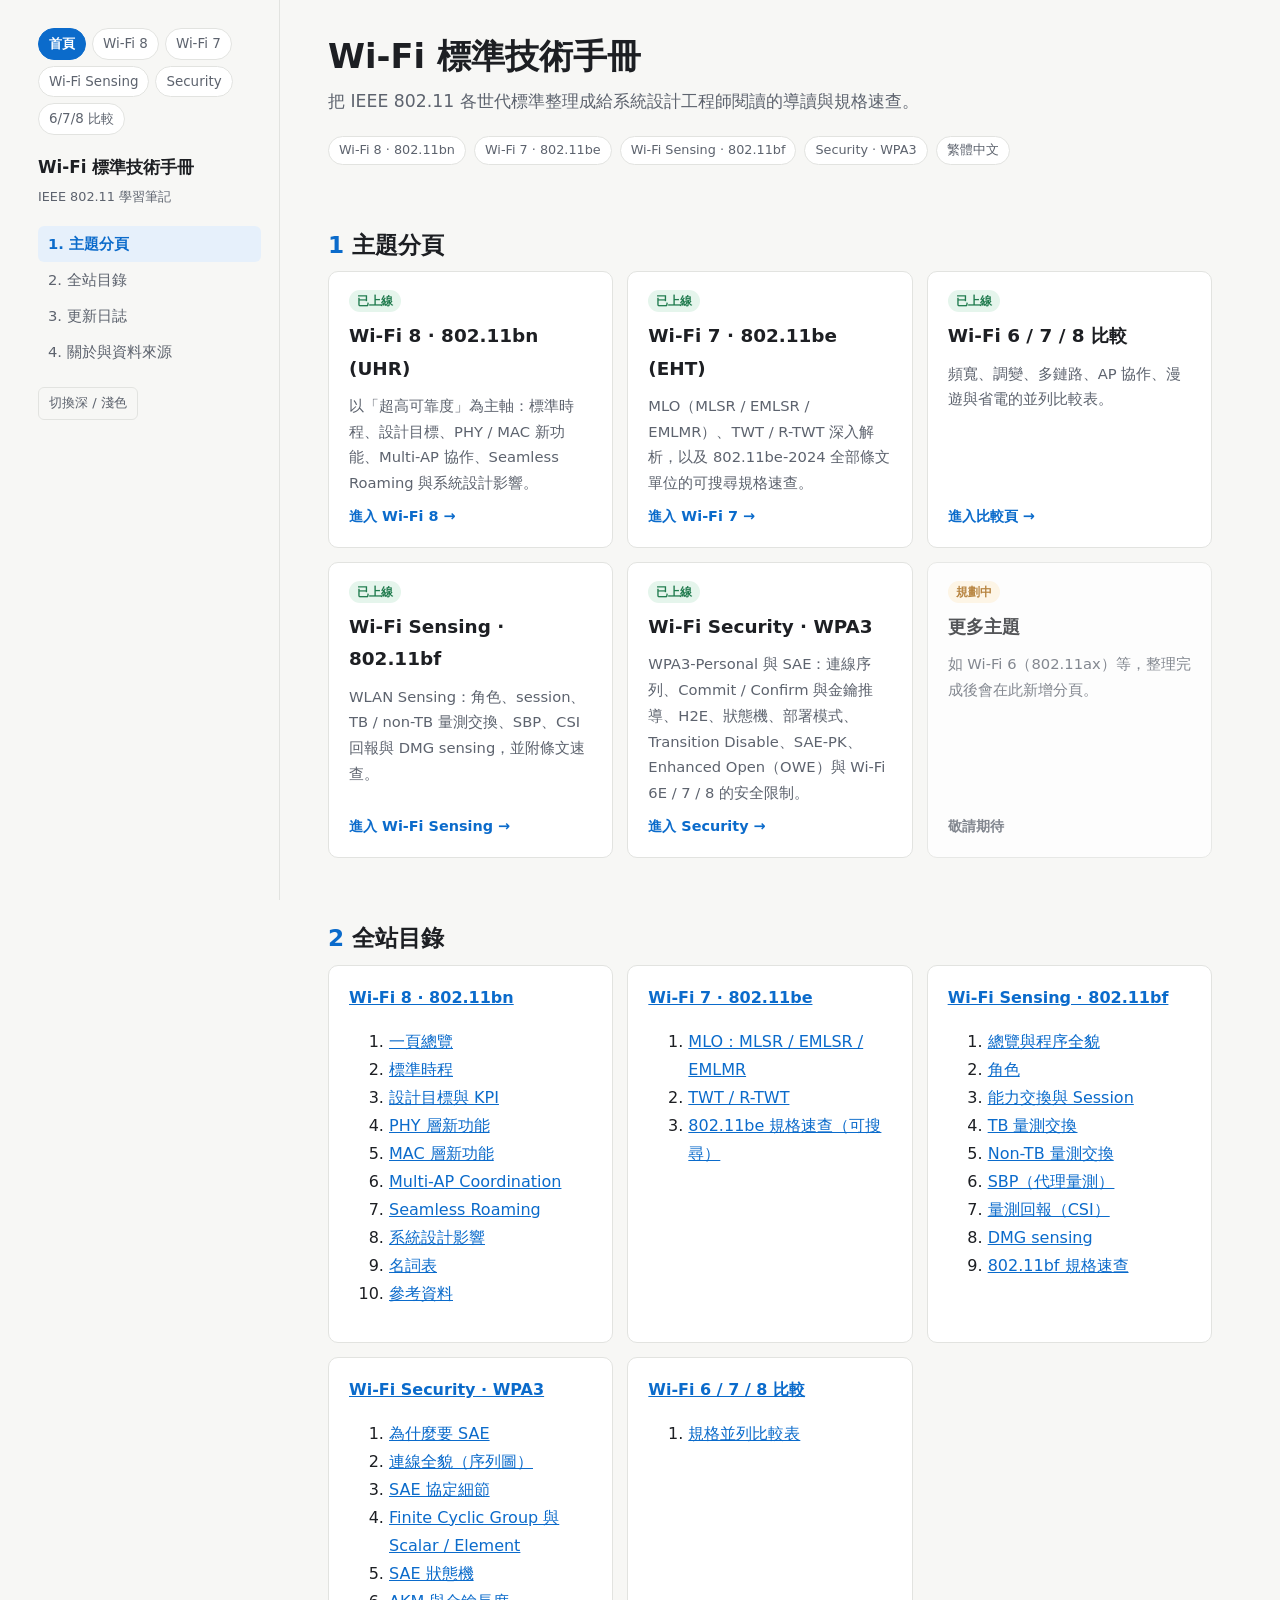
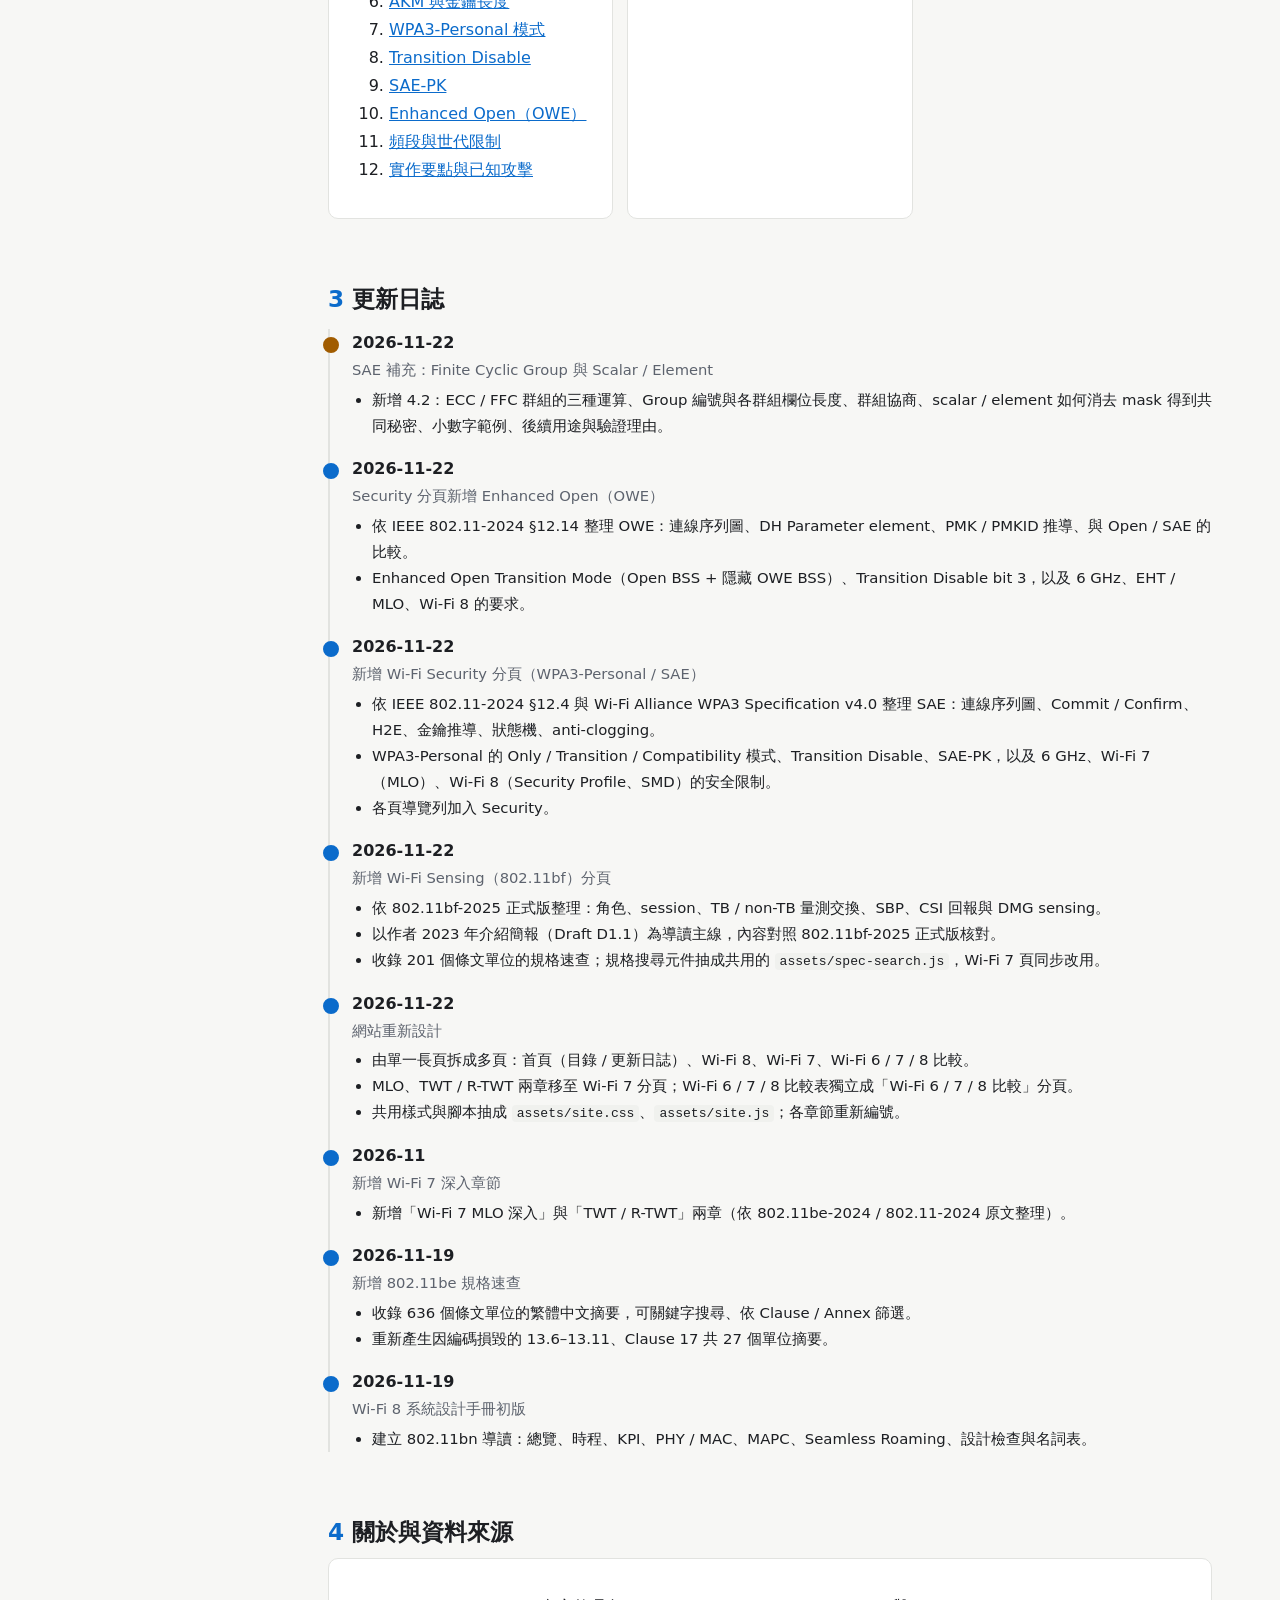
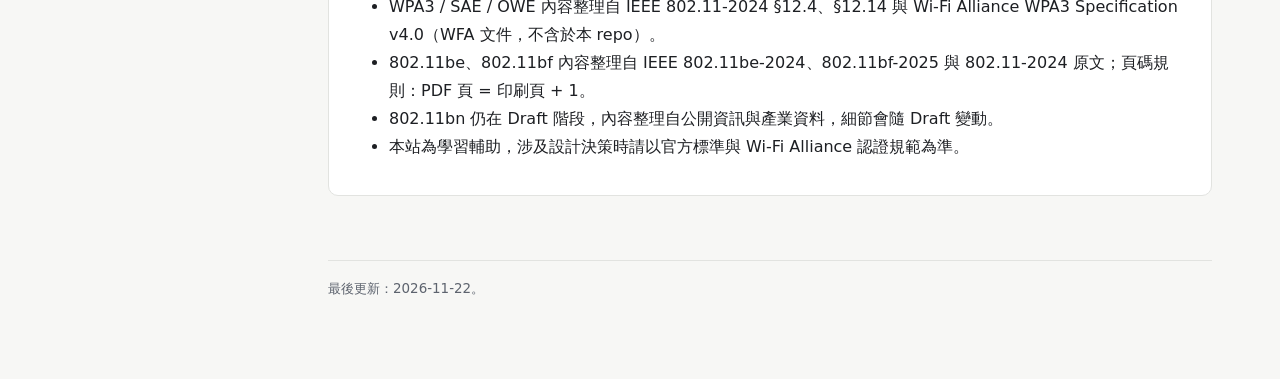
==== commit f9a8a252: "SAE 補充 Finite Cyclic Group 與 Scalar / Element 說明 - security.html 新增 4.2：ECC / FFC 群組運算、Group 編號與各群組欄" ====
--- a/index.html
+++ b/index.html
@@ -114,6 +114,7 @@
         <li><a href="security.html#why">為什麼要 SAE</a></li>
         <li><a href="security.html#flow">連線全貌（序列圖）</a></li>
         <li><a href="security.html#sae">SAE 協定細節</a></li>
+        <li><a href="security.html#group">Finite Cyclic Group 與 Scalar / Element</a></li>
         <li><a href="security.html#fsm">SAE 狀態機</a></li>
         <li><a href="security.html#akm">AKM 與金鑰長度</a></li>
         <li><a href="security.html#modes">WPA3-Personal 模式</a></li>
@@ -134,6 +135,11 @@
   <h2><span class="num">3</span>更新日誌</h2>
   <div class="timeline log">
     <div class="ev now"><div class="d">2026-11-22</div>
+      <div class="t">SAE 補充：Finite Cyclic Group 與 Scalar / Element</div>
+      <ul>
+        <li>新增 4.2：ECC / FFC 群組的三種運算、Group 編號與各群組欄位長度、群組協商、scalar / element 如何消去 mask 得到共同秘密、小數字範例、後續用途與驗證理由。</li>
+      </ul></div>
+    <div class="ev done"><div class="d">2026-11-22</div>
       <div class="t">Security 分頁新增 Enhanced Open（OWE）</div>
       <ul>
         <li>依 IEEE 802.11-2024 §12.14 整理 OWE：連線序列圖、DH Parameter element、PMK / PMKID 推導、與 Open / SAE 的比較。</li>
